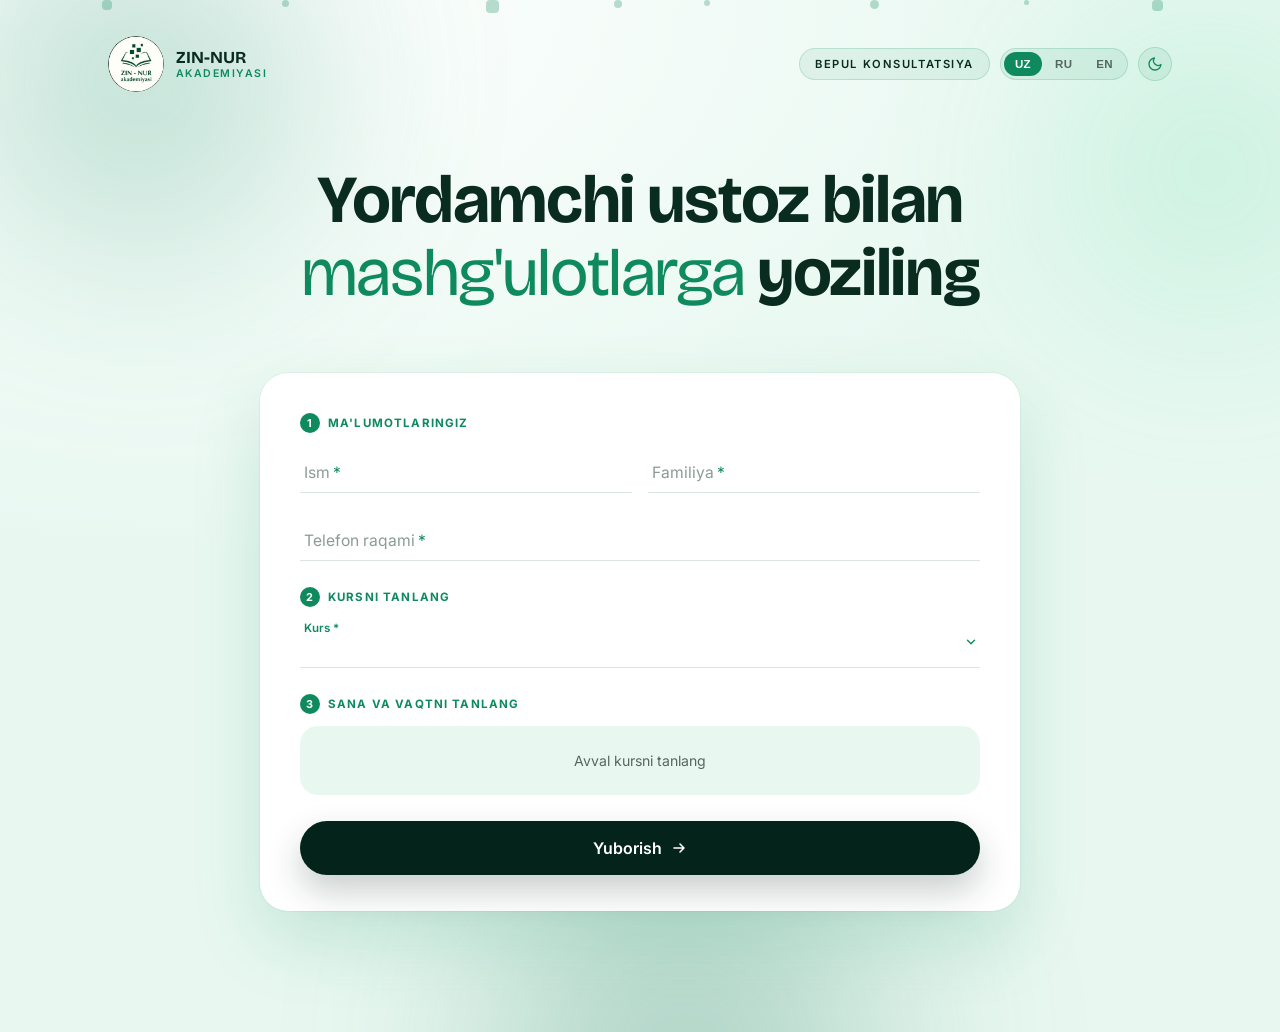
==== index.html @ b818045f "update" ====
<!DOCTYPE html>
<html lang="uz" data-theme="light">
<head>
<meta charset="UTF-8">
<meta name="viewport" content="width=device-width, initial-scale=1.0">
<title>ZIN-NUR akademiyasi — Ro'yxatdan o'tish</title>
<link rel="preconnect" href="https://fonts.googleapis.com">
<link rel="preconnect" href="https://fonts.gstatic.com" crossorigin>
<link href="https://fonts.googleapis.com/css2?family=Bricolage+Grotesque:opsz,wght@12..96,400;12..96,500;12..96,600;12..96,700;12..96,800&family=Inter:wght@400;500;600;700&display=swap" rel="stylesheet">
<link rel="icon" href="./icon.png">
<style>

/* Базовый стиль для кнопок преподавателей */
.ustoza-chip {
  display: inline-flex;
  align-items: center;
  gap: 8px;
  padding: 8px 16px;
  border: 1px solid #e2e8f0;
  border-radius: 9999px;
  background-color: transparent;
  cursor: pointer;
  transition: all 0.2s ease;
  user-select: none;
}

.ustoza-chip:hover {
  border-color: #cbd5e1;
  background-color: rgba(0, 0, 0, 0.02);
}

/* Цвет счетчика занятости */
.ustoza-chip__count {
  font-size: 0.8em;
  color: #64748b;
}

/* 🔥 СТИЛЬ ДЛЯ ВЫБРАННОГО ПРЕПОДАВАТЕЛЯ (Этого не хватало) */
.ustoza-chip.is-selected {
  background-color: #059669 !important; /* Красивый зеленый цвет (измените под свой дизайн) */
  color: #ffffff !important;
  border-color: #059669 !important;
}

.ustoza-chip.is-selected .ustoza-chip__count {
  color: rgba(255, 255, 255, 0.8) !important;
}

/* Если преподаватель полностью занят */
.ustoza-chip.is-taken {
  opacity: 0.5;
  cursor: not-allowed;
  background-color: #f1f5f9;
}

:root{
  --emerald-700: #0B6B49;
  --emerald-600: #0F8A5F;
  --emerald-400: #3DD68C;
  --mint-100: #E8F8F1;
  --white: #FFFFFF;
  --ink-950: #04231A;
  --ink-900: #072B20;
  --radius-lg: 28px;
  --radius-md: 18px;
  --radius-sm: 12px;
}

html[data-theme="light"]{
  --bg-1: #FFFFFF; --bg-2: var(--mint-100);
  --text-strong: #0A2B20; --text-soft: #55685F; --topbar-text: #0A2B20;
  --eyebrow-bg: rgba(15,138,95,0.08); --eyebrow-border: rgba(15,138,95,0.18);
  --particle-color: var(--emerald-600); --particle-opacity: 0.28; --aurora-opacity: 0.35;
  --card-shadow: 0 30px 70px rgba(15,138,95,0.16);
  --option-hover: #F0FAF5;
}
html[data-theme="dark"]{
  --bg-1: var(--ink-900); --bg-2: var(--ink-950);
  --text-strong: #EAF7F0; --text-soft: rgba(234,247,240,0.68); --topbar-text: #EAF7F0;
  --eyebrow-bg: rgba(255,255,255,0.06); --eyebrow-border: rgba(255,255,255,0.12);
  --particle-color: var(--emerald-400); --particle-opacity: 0.5; --aurora-opacity: 0.55;
  --card-shadow: 0 40px 100px rgba(2,20,14,0.55);
  --option-hover: #F0FAF5;
}

*{ box-sizing:border-box; margin:0; padding:0; }
body{ font-family:'Inter', sans-serif; color:var(--text-strong); background:var(--bg-1); -webkit-font-smoothing:antialiased; transition:background .35s ease, color .35s ease; }
.wrap{ max-width:1120px; margin:0 auto; padding:0 28px; position:relative; z-index:2; }
h1, .brand__name{ font-family:'Bricolage Grotesque', sans-serif; }

.register{ position:relative; overflow:hidden; background:radial-gradient(120% 90% at 15% 0%, var(--bg-1) 0%, var(--bg-2) 60%); padding-bottom:120px; transition:background .35s ease; }
.aurora{ position:absolute; inset:0; z-index:0; overflow:hidden; pointer-events:none; }
.blob{ position:absolute; border-radius:50%; filter:blur(90px); opacity:var(--aurora-opacity); animation:drift 18s ease-in-out infinite; }
.b1{ width:520px; height:520px; top:-180px; left:-120px; background:radial-gradient(circle, var(--emerald-600) 0%, transparent 70%); }
.b2{ width:460px; height:460px; top:-60px; right:-160px; background:radial-gradient(circle, var(--emerald-400) 0%, transparent 70%); opacity:calc(var(--aurora-opacity) * 0.7); animation-delay:3s; }
.b3{ width:600px; height:600px; bottom:-320px; left:30%; background:radial-gradient(circle, var(--emerald-700) 0%, transparent 70%); animation-delay:6s; }
@keyframes drift{ 0%,100%{ transform:translate(0,0) scale(1); } 50%{ transform:translate(30px,-24px) scale(1.08); } }
.particles{ position:absolute; inset:0; z-index:1; pointer-events:none; }
.p{ position:absolute; background:var(--particle-color); opacity:var(--particle-opacity); animation:floatUp 14s linear infinite; }
.sq{ border-radius:4px; } .dot{ border-radius:50%; }
.p:nth-child(1){ width:10px; height:10px; left:8%;  animation-delay:0s; }
.p:nth-child(2){ width:7px;  height:7px;  left:22%; animation-delay:2.5s; }
.p:nth-child(3){ width:13px; height:13px; left:38%; animation-delay:5s; }
.p:nth-child(4){ width:6px;  height:6px;  left:55%; animation-delay:1.4s; }
.p:nth-child(5){ width:9px;  height:9px;  left:68%; animation-delay:7.2s; }
.p:nth-child(6){ width:5px;  height:5px;  left:80%; animation-delay:3.8s; }
.p:nth-child(7){ width:11px; height:11px; left:90%; animation-delay:9s; }
.p:nth-child(8){ width:8px;  height:8px;  left:48%; animation-delay:6.1s; }
@keyframes floatUp{ 0%{ transform:translateY(110vh) rotate(0deg); opacity:0; } 8%{ opacity:var(--particle-opacity); } 92%{ opacity:calc(var(--particle-opacity) * 0.8); } 100%{ transform:translateY(-10vh) rotate(90deg); opacity:0; } }

.register__top{ display:flex; align-items:center; justify-content:space-between; padding-top:36px; gap:16px; flex-wrap:wrap; }
.brand{ display:flex; align-items:center; gap:12px; }
.brand__mark{ height:56px; width:auto; object-fit:contain; flex-shrink:0; border-radius:50%; }
.brand__name{ font-size:1.05rem; font-weight:700; color:var(--topbar-text); line-height:1.15; }
.brand__name em{ display:block; font-style:normal; font-family:'Inter', sans-serif; font-size:0.66rem; font-weight:600; letter-spacing:0.14em; text-transform:uppercase; color:var(--emerald-600); }
html[data-theme="dark"] .brand__name em{ color:var(--emerald-400); }
@media (max-width: 560px){ .brand__mark{ height:44px; } .brand__name{ font-size:0.92rem; } }
.top-controls{ display:flex; align-items:center; gap:10px; }
.lang-switch{ display:flex; gap:2px; background:var(--eyebrow-bg); border:1px solid var(--eyebrow-border); border-radius:999px; padding:3px; }
.lang-btn{ border:none; background:transparent; cursor:pointer; padding:6px 11px; border-radius:999px; font-size:0.72rem; font-weight:700; letter-spacing:0.03em; color:var(--text-soft); transition:background .2s, color .2s; }
.lang-btn.active{ background:var(--emerald-600); color:#fff; }
.theme-toggle{ width:34px; height:34px; border-radius:50%; border:1px solid var(--eyebrow-border); background:var(--eyebrow-bg); cursor:pointer; display:flex; align-items:center; justify-content:center; color:var(--emerald-600); transition:background .2s, transform .2s; }
html[data-theme="dark"] .theme-toggle{ color:var(--emerald-400); }
.theme-toggle:hover{ transform:translateY(-1px); }
.theme-toggle svg{ width:16px; height:16px; }
.theme-toggle .icon-sun{ display:none; }
html[data-theme="dark"] .theme-toggle .icon-moon{ display:none; }
html[data-theme="dark"] .theme-toggle .icon-sun{ display:block; }
.eyebrow{ font-size:0.7rem; font-weight:600; letter-spacing:0.14em; text-transform:uppercase; color:var(--topbar-text); background:var(--eyebrow-bg); border:1px solid var(--eyebrow-border); padding:8px 15px; border-radius:999px; }

.register__hero{ padding-top:72px; padding-bottom:44px; text-align:center; }
.title{ font-size:clamp(2.2rem, 5.4vw, 4.2rem); font-weight:700; line-height:1.08; letter-spacing:-0.02em; color:var(--text-strong); max-width:820px; margin:0 auto 20px; }
.title-accent{ font-weight:400; color:var(--emerald-600); }
html[data-theme="dark"] .title-accent{ color:var(--emerald-400); }
.subtitle{ font-size:clamp(1rem, 1.6vw, 1.15rem); color:var(--text-soft); max-width:480px; margin:0 auto; }

.form-card{ position:relative; z-index:3; max-width:760px; margin:0 auto; background:var(--white); border-radius:var(--radius-lg); padding:40px 40px 36px; box-shadow:var(--card-shadow), 0 0 0 1px rgba(15,138,95,0.06); animation:cardRise 0.8s cubic-bezier(.2,.8,.2,1) both; }
@keyframes cardRise{ from{ opacity:0; transform:translateY(36px) scale(0.98); } to{ opacity:1; transform:translateY(0) scale(1); } }

.step-label{ display:flex; align-items:center; gap:8px; font-size:0.72rem; font-weight:700; letter-spacing:0.1em; text-transform:uppercase; color:var(--emerald-600); margin:26px 0 12px; }
.step-label:first-child{ margin-top:0; }
.step-num{ width:20px; height:20px; border-radius:50%; background:var(--emerald-600); color:#fff; display:flex; align-items:center; justify-content:center; font-size:0.68rem; }

.form-row{ display:grid; grid-template-columns:1fr 1fr; gap:16px; }

.field{ position:relative; margin-bottom:20px; }
.field input, .field textarea{ width:100%; padding:20px 4px 8px; font-family:'Inter', sans-serif; font-size:0.98rem; color:#0A2B20; background:transparent; border:none; border-bottom:1.6px solid #DCE6E1; border-radius:0; transition:border-color .22s ease; resize:vertical; }
.field label{ position:absolute; left:4px; top:18px; font-size:0.98rem; color:#8A9C93; pointer-events:none; transition:top .18s ease, font-size .18s ease, color .18s ease; }
.field label .required{ color:var(--emerald-600); margin-left:3px; }
.field label .optional{ font-weight:500; color:#AAB8B1; font-size:0.76rem; }
.field input:focus, .field textarea:focus{ outline:none; border-color:var(--emerald-600); }
.field input:focus ~ label, .field input:not(:placeholder-shown) ~ label,
.field textarea:focus ~ label, .field textarea:not(:placeholder-shown) ~ label{ top:2px; font-size:0.72rem; font-weight:600; color:var(--emerald-600); }
.field.invalid input, .field.invalid textarea{ border-color:#E0554F; }
.field .error-text{ display:none; font-size:0.76rem; color:#C43E38; margin-top:6px; font-weight:500; }
.field.invalid .error-text{ display:block; }

.field--dd{ position:relative; margin-bottom:8px; }
.dd__trigger{ width:100%; padding:20px 26px 8px 4px; font-family:'Inter', sans-serif; font-size:0.98rem; color:#0A2B20; background:transparent; border:none; border-bottom:1.6px solid #DCE6E1; text-align:left; cursor:pointer; position:relative; transition:border-color .22s ease; }
.dd__value{ display:block; min-height:1.3em; }
.dd__value.is-placeholder{ color:transparent; }
.dd__chevron{ position:absolute; right:2px; top:16px; width:14px; height:14px; color:var(--emerald-600); transition:transform .2s ease; pointer-events:none; }
.field--dd.open .dd__trigger{ border-color:var(--emerald-600); }
.field--dd.open .dd__chevron{ transform:rotate(180deg); }
.field--dd label{ position:absolute; left:4px; top:18px; font-size:0.98rem; color:#8A9C93; pointer-events:none; transition:top .18s ease, font-size .18s ease, color .18s ease; }
.field--dd.has-value label, .field--dd.open label{ top:2px; font-size:0.72rem; font-weight:600; color:var(--emerald-600); }
.field--dd.invalid .dd__trigger{ border-color:#E0554F; }
.dd__panel{ position:absolute; left:0; right:0; top:calc(100% + 8px); z-index:40; background:#fff; border:1px solid #E3ECE7; border-radius:14px; box-shadow:0 24px 48px rgba(2,20,14,0.18); max-height:260px; overflow-y:auto; padding:6px; opacity:0; visibility:hidden; transform:translateY(-6px); transition:opacity .16s ease, transform .16s ease, visibility .16s; }
.field--dd.open .dd__panel{ opacity:1; visibility:visible; transform:translateY(0); }
.dd__option{ padding:10px 12px; border-radius:9px; font-size:0.92rem; color:#0A2B20; cursor:pointer; transition:background .14s ease; }
.dd__option:hover, .dd__option.is-focused{ background:var(--option-hover); }
.dd__option.is-selected{ color:var(--emerald-700); font-weight:700; background:var(--option-hover); }

.timetable-block{ margin-bottom:8px; }
.timetable-placeholder{ padding:26px 18px; text-align:center; font-size:0.88rem; color:var(--text-soft); background:var(--bg-2); border-radius:var(--radius-md); }

.week-nav{ display:flex; align-items:center; justify-content:space-between; margin-bottom:12px; gap:10px; }
.week-nav__btn{ border:1px solid var(--eyebrow-border); background:var(--eyebrow-bg); color:var(--emerald-700); border-radius:999px; padding:8px 14px; font-size:0.78rem; font-weight:700; cursor:pointer; display:flex; align-items:center; gap:6px; transition:background .2s, opacity .2s; white-space:nowrap; }
.week-nav__btn:hover{ background:var(--option-hover); }
.week-nav__btn:disabled{ opacity:0.35; cursor:not-allowed; }
.week-nav__label{ font-size:0.82rem; font-weight:700; color:#0A2B20 !important; text-align:center; flex:1; }

.legend{ display:flex; gap:18px; flex-wrap:wrap; margin-bottom:14px; font-size:0.85rem; font-weight:800; }
.legend span{ display:flex; align-items:center; gap:7px; }
.legend span span{ color:#0A2B20 !important; }
.legend i{ width:16px; height:16px; border-radius:5px; display:inline-flex; align-items:center; justify-content:center; box-sizing:border-box; position:relative; }
.legend i.lg-free{ background:#FFFFFF; border:1.5px solid #C3D0CA; }
.legend i.lg-partial{ background:#5EE0A0; border:1.5px solid #0F8A5F; }
.legend i.lg-full{ background:#8B96A0; border:1.5px solid #6B7580; }
.legend i.lg-selected{ background:var(--emerald-600); border:1.5px solid var(--emerald-700); }
.legend i.lg-selected::after{ content:"✓"; color:#fff; font-size:11px; font-weight:900; line-height:1; }
html[data-theme="dark"] .legend i.lg-free{ background:#12261E; border-color:#3E5A4E; }
html[data-theme="dark"] .legend i.lg-partial{ background:#2FD98C; border-color:#3DD68C; }
html[data-theme="dark"] .legend i.lg-full{ background:#5B6670; border-color:#7A848C; }

.tt-scroll{ overflow-x:auto; border:1px solid #E3ECE7; border-radius:16px; -webkit-overflow-scrolling:touch; }
.tt-grid{ display:grid; grid-template-columns:74px repeat(7, minmax(80px,1fr)); min-width:660px; }
.tt-corner{ position:sticky; left:0; top:0; z-index:4; background:#fff; border-bottom:1.5px solid #E3ECE7; }
.tt-head{ position:sticky; top:0; z-index:3; background:#fff; text-align:center; padding:9px 4px; border-bottom:1.5px solid #E3ECE7; border-left:1px solid #EEF3F0; }
.tt-head .dow{ font-size:0.64rem; color:#55685F; text-transform:uppercase; letter-spacing:.03em; }
.tt-head .dnum{ font-size:0.94rem; font-weight:700; color:#0A2B20; }
.tt-head.is-today .dnum{ color:var(--emerald-600); }
.tt-time{ position:sticky; left:0; z-index:2; background:#fff; font-size:0.72rem; color:#55685F; padding:8px 6px; text-align:right; border-top:1px solid #EEF3F0; white-space:nowrap; }
.tt-cell{ border-top:1px solid #EEF3F0; border-left:1px solid #EEF3F0; min-height:38px; display:flex; align-items:center; justify-content:center; font-size:0.64rem; font-weight:700; color:var(--emerald-700); background:#fff; cursor:pointer; transition:background .15s ease; padding:2px; text-align:center; }
.tt-cell:hover:not(.is-full):not(.is-selected){ background:#F2FBF7; }
.tt-cell.is-partial{ background:#F7FCFA; }
.tt-cell.is-full{ background:#E7EAEC; color:#98A29C; cursor:not-allowed; }
.tt-cell.is-selected{ background:var(--emerald-600); color:#fff; }

.selected-info{ margin-top:14px; display:none; align-items:center; justify-content:space-between; gap:10px; background:var(--bg-2); border-radius:var(--radius-sm); padding:12px 16px; font-size:0.86rem; font-weight:600; color:var(--emerald-700); }
.selected-info.show{ display:flex; }
.selected-info button{ border:none; background:transparent; color:#8A9C93; font-size:0.78rem; font-weight:700; cursor:pointer; }
.selected-info button:hover{ color:#C43E38; }

.ustoza-options{ display:flex; flex-wrap:wrap; gap:10px; margin:4px 0 4px; }
.ustoza-chip{ padding:11px 18px; border-radius:999px; border:1.6px solid #DCE6E1; font-size:0.86rem; font-weight:600; color:#0A2B20; cursor:pointer; transition:background .16s ease, border-color .16s ease, color .16s ease, transform .16s ease; background:#fff; user-select:none; }
.ustoza-chip:hover:not(.is-taken):not(.is-selected){ border-color:var(--emerald-600); background:var(--option-hover); transform:translateY(-1px); }
.ustoza-chip.is-selected{ background:var(--emerald-600); border-color:var(--emerald-700); color:#fff; }
.ustoza-chip.is-taken{ opacity:0.4; cursor:not-allowed; text-decoration:line-through; }
.field.invalid #ustozaOptions{ outline:1.5px solid #E0554F; outline-offset:6px; border-radius:14px; }

.submit-btn{ position:relative; width:100%; padding:17px; margin-top:26px; border:none; border-radius:999px; background:var(--ink-950); color:var(--white); font-family:'Inter', sans-serif; font-size:1rem; font-weight:600; cursor:pointer; display:flex; align-items:center; justify-content:center; gap:9px; transition:background .25s ease, transform .2s ease, box-shadow .25s ease; box-shadow:0 16px 34px rgba(4,35,26,0.22); }
.submit-btn:hover{ background:var(--emerald-600); transform:translateY(-2px); box-shadow:0 20px 40px rgba(15,138,95,0.34); }
.btn-arrow{ display:flex; transition:transform .25s ease; }
.submit-btn:hover .btn-arrow{ transform:translateX(4px); }
.submit-btn:active{ transform:translateY(0) scale(0.99); }
.submit-btn:disabled{ cursor:not-allowed; opacity:0.75; transform:none; }
.btn-spinner{ display:none; width:17px; height:17px; border:2.5px solid rgba(255,255,255,0.35); border-top-color:var(--white); border-radius:50%; animation:spin .7s linear infinite; }
.submit-btn.loading .btn-spinner{ display:inline-block; }
.submit-btn.loading .btn-arrow{ display:none; }
@keyframes spin{ to{ transform:rotate(360deg); } }

.inline-error{ display:none; margin-top:16px; padding:12px 14px; border-radius:var(--radius-sm); background:#FDEDEC; color:#C43E38; font-size:0.85rem; font-weight:600; text-align:center; }
.inline-error.show{ display:block; animation:shake .35s ease; }
@keyframes shake{ 0%,100%{ transform:translateX(0); } 25%{ transform:translateX(-5px); } 75%{ transform:translateX(5px); } }

.modal-overlay{ position:fixed; inset:0; background:rgba(4,35,26,0.55); backdrop-filter:blur(6px); display:flex; align-items:center; justify-content:center; padding:20px; opacity:0; visibility:hidden; transition:opacity .3s ease, visibility .3s ease; z-index:200; }
.modal-overlay.show{ opacity:1; visibility:visible; }
.modal{ position:relative; background:var(--white); border-radius:var(--radius-lg); padding:44px 38px 36px; max-width:420px; width:100%; text-align:center; box-shadow:0 40px 100px rgba(2,20,14,0.35); transform:scale(0.9) translateY(16px); transition:transform .35s cubic-bezier(.2,.9,.3,1.2); }
.modal-overlay.show .modal{ transform:scale(1) translateY(0); }
.modal-close{ position:absolute; top:16px; right:18px; border:none; background:transparent; font-size:1.5rem; line-height:1; color:#AAB8B1; cursor:pointer; }
.modal-close:hover{ color:var(--emerald-600); }
.modal-check{ width:76px; height:76px; margin:0 auto 22px; }
.modal-check svg{ width:100%; height:100%; }
.check-circle{ fill:none; stroke:var(--emerald-600); stroke-width:2.5; stroke-dasharray:151; stroke-dashoffset:151; animation:circleDraw .6s ease forwards; }
.check-mark{ stroke:var(--emerald-600); stroke-width:3.4; stroke-linecap:round; stroke-linejoin:round; stroke-dasharray:36; stroke-dashoffset:36; animation:checkDraw .4s ease forwards .55s; }
@keyframes circleDraw{ to{ stroke-dashoffset:0; } }
@keyframes checkDraw{ to{ stroke-dashoffset:0; } }
.modal h3{ font-family:'Bricolage Grotesque', sans-serif; font-size:1.5rem; font-weight:700; color:#0A2B20; margin-bottom:10px; }
.modal p{ font-size:0.94rem; color:#55685F; line-height:1.6; margin-bottom:26px; }
.modal-btn{ padding:13px 32px; border:none; border-radius:999px; background:var(--ink-950); color:var(--white); font-weight:600; font-size:0.92rem; cursor:pointer; }
.modal-btn:hover{ background:var(--emerald-600); }

.toast{ position:fixed; top:26px; right:26px; display:flex; align-items:center; gap:12px; background:var(--white); border-left:5px solid #E0554F; padding:16px 20px; border-radius:var(--radius-sm); box-shadow:0 20px 45px rgba(2,20,14,0.3); max-width:340px; transform:translateX(120%); opacity:0; transition:transform .4s cubic-bezier(.2,.8,.2,1), opacity .4s; z-index:300; }
.toast.show{ transform:translateX(0); opacity:1; }
.toast-ico{ width:24px; height:24px; flex-shrink:0; border-radius:50%; background:#E0554F; color:var(--white); display:flex; align-items:center; justify-content:center; font-weight:800; font-size:0.82rem; }
.toast-text{ font-size:0.86rem; font-weight:600; color:#0A2B20; }

@media (max-width: 720px){ .register__hero{ padding-top:52px; padding-bottom:36px; } }
@media (max-width: 560px){
  .wrap{ padding:0 18px; }
  .register__top{ padding-top:24px; }
  .form-card{ padding:28px 20px 30px; border-radius:var(--radius-md); }
  .form-row{ grid-template-columns:1fr; gap:0; }
  .title{ font-size:2rem; }
  .toast{ left:16px; right:16px; max-width:none; top:16px; }
  .eyebrow{ display:none; }
}
@media (prefers-reduced-motion: reduce){ *{ animation:none !important; transition:none !important; } }
</style>
</head>
<body>

<section class="register" id="royxat">
  <div class="aurora" aria-hidden="true"><span class="blob b1"></span><span class="blob b2"></span><span class="blob b3"></span></div>
  <div class="particles" aria-hidden="true">
    <span class="p sq"></span><span class="p sq"></span><span class="p sq"></span><span class="p sq"></span>
    <span class="p dot"></span><span class="p dot"></span><span class="p sq"></span><span class="p dot"></span>
  </div>

  <div class="register__top wrap">
    <div class="brand">
      <img class="brand__mark" src="logo-mark.png" alt="Zin-Nur Akademiyasi">
      <span class="brand__name">ZIN-NUR<em>akademiyasi</em></span>
    </div>
    <div class="top-controls">
      <span class="eyebrow" data-i18n="eyebrow">Bepul konsultatsiya</span>
      <div class="lang-switch" role="group" aria-label="Til / Язык / Language">
        <button type="button" class="lang-btn active" data-lang="uz">UZ</button>
        <button type="button" class="lang-btn" data-lang="ru">RU</button>
        <button type="button" class="lang-btn" data-lang="en">EN</button>
      </div>
      <button type="button" class="theme-toggle" id="themeToggle" aria-label="Rejimni almashtirish">
        <svg class="icon-moon" viewBox="0 0 24 24" fill="none" stroke="currentColor" stroke-width="2" stroke-linecap="round" stroke-linejoin="round"><path d="M21 12.79A9 9 0 1111.21 3 7 7 0 0021 12.79z"/></svg>
        <svg class="icon-sun" viewBox="0 0 24 24" fill="none" stroke="currentColor" stroke-width="2" stroke-linecap="round" stroke-linejoin="round"><circle cx="12" cy="12" r="4"/><path d="M12 2v2M12 20v2M4.93 4.93l1.41 1.41M17.66 17.66l1.41 1.41M2 12h2M20 12h2M6.34 17.66l-1.41 1.41M19.07 4.93l-1.41 1.41"/></svg>
      </button>
    </div>
  </div>

  <div class="wrap register__hero">
    <h1 class="title">
      <span data-i18n="titleLine1">Yordamchi ustoz bilan</span><br>
      <span class="title-accent" data-i18n="titleAccent">  mashg'ulotlar</span> <span data-i18n="titleLine2">yoziling</span>
    </h1>
 
  </div>

  <div class="wrap">
    <div class="form-card">
      <form id="registerForm" novalidate>

        <div class="step-label"><span class="step-num">1</span><span data-i18n="stepDetails">Ma'lumotlaringiz</span></div>
        <div class="form-row">
  <div class="field" data-field="ism">
    <input type="text" id="ism" name="ism" placeholder=" " autocomplete="given-name" required>
    <label for="ism"><span data-i18n="labelIsm">Ism</span><span class="required">*</span></label>
    <span class="error-text" data-i18n="errIsm">Ismingizni kiriting</span>
  </div>
  <div class="field" data-field="familiya">
    <input type="text" id="familiya" name="familiya" placeholder=" " autocomplete="family-name" required>
    <label for="familiya"><span data-i18n="labelFamiliya">Familiya</span><span class="required">*</span></label>
    <span class="error-text" data-i18n="errFamiliya">Familiyangizni kiriting</span>
  </div>
</div>

<div class="field" data-field="telefon">
  <input type="tel" id="telefon" name="telefon" placeholder=" " autocomplete="tel" required>
  <label for="telefon"><span data-i18n="labelTelefon">Telefon raqami</span><span class="required">*</span></label>
  <span class="error-text" data-i18n="errTelefon">To'g'ri telefon raqam kiriting</span>
</div>

        <div class="step-label"><span class="step-num">2</span><span data-i18n="stepCourse">Kursni tanlang</span></div>
        <div class="field field--dd" data-field="kurs" data-dd="kurs">
          <button type="button" class="dd__trigger" data-dd-trigger="kurs">
            <span class="dd__value is-placeholder" data-dd-value="kurs">&nbsp;</span>
          </button>
          <svg class="dd__chevron" viewBox="0 0 16 16" fill="none"><path d="M4 6l4 4 4-4" stroke="currentColor" stroke-width="1.6" stroke-linecap="round" stroke-linejoin="round"/></svg>
          <div class="dd__panel" data-dd-panel="kurs" role="listbox"></div>
          <input type="hidden" name="kurs" id="kurs">
          <label><span data-i18n="labelKurs">Kurs</span><span class="required">*</span></label>
          <span class="error-text" data-i18n="errKurs">Iltimos, kursni tanlang</span>
        </div>

        <div class="step-label"><span class="step-num">3</span><span data-i18n="stepSlot">Sana va vaqtni tanlang</span></div>
        <div class="timetable-block" data-field="slot">
          <div class="timetable-placeholder" id="ttPlaceholder" data-i18n="ttPlaceholder">Avval kursni tanlang</div>

          <div id="ttWrapper" style="display:none;">
            <div class="week-nav">
              <button type="button" class="week-nav__btn" id="weekPrev">
                <svg width="14" height="14" viewBox="0 0 16 16" fill="none"><path d="M10 3L5 8l5 5" stroke="currentColor" stroke-width="1.6" stroke-linecap="round" stroke-linejoin="round"/></svg>
                <span data-i18n="weekPrev">Oldingi</span>
              </button>
              <span class="week-nav__label" id="weekLabel"></span>
              <button type="button" class="week-nav__btn" id="weekNext">
                <span data-i18n="weekNext">Keyingi</span>
                <svg width="14" height="14" viewBox="0 0 16 16" fill="none"><path d="M6 3l5 5-5 5" stroke="currentColor" stroke-width="1.6" stroke-linecap="round" stroke-linejoin="round"/></svg>
              </button>
            </div>

            <div class="legend">
              <span><i class="lg-free"></i><span data-i18n="lgFree">Bo'sh</span></span>
              <span><i class="lg-partial"></i><span data-i18n="lgPartial">Qisman band</span></span>
              <span><i class="lg-full"></i><span data-i18n="lgFull">To'liq band</span></span>
              <span><i class="lg-selected"></i><span data-i18n="lgSelected">Tanlangan</span></span>
            </div>

            <div class="tt-scroll">
              <div class="tt-grid" id="ttGrid"></div>
            </div>

            <div class="selected-info" id="selectedInfo">
              <span id="selectedInfoText"></span>
              <button type="button" id="clearSlot" data-i18n="clearSlot">Bekor qilish ✕</button>
            </div>
          </div>

          <input type="hidden" name="sana" id="sana">
          <input type="hidden" name="vaqt" id="vaqt">
          
        </div>

        <div class="step-label" id="ustozaStepLabel" style="display:none;"><span class="step-num">4</span><span data-i18n="stepUstoza">Ustozani tanlang</span></div>
        <div class="field" data-field="ustoza" id="ustozaBlock" style="display:none;">
          <div class="ustoza-options" id="ustozaOptions"></div>
          <input type="hidden" name="ustoza" id="ustoza">
          <span class="error-text" data-i18n="errUstoza">Iltimos, ustozani tanlang</span>
        </div>

        <button type="submit" class="submit-btn" id="submitBtn">
          <span class="btn-text" data-i18n="btnSubmit">Yuborish</span>
          <span class="btn-arrow" aria-hidden="true"><svg width="16" height="16" viewBox="0 0 16 16" fill="none"><path d="M3 8h10M9 4l4 4-4 4" stroke="currentColor" stroke-width="1.6" stroke-linecap="round" stroke-linejoin="round"/></svg></span>
          <span class="btn-spinner" aria-hidden="true"></span>
        </button>

        <div class="inline-error" id="inlineError" role="alert"></div>
      </form>
    </div>
  </div>
</section>

<div class="modal-overlay" id="successModal" aria-hidden="true">
  <div class="modal" role="dialog" aria-modal="true" aria-labelledby="successTitle">
    <button class="modal-close" id="modalClose" aria-label="Yopish">&times;</button>
    <div class="modal-check" aria-hidden="true">
      <svg viewBox="0 0 52 52"><circle class="check-circle" cx="26" cy="26" r="24"/><path class="check-mark" fill="none" d="M14 27l7 7 16-16"/></svg>
    </div>
    <h3 id="successTitle" data-i18n="modalTitle">Rahmat!</h3>
    <p data-i18n="modalText">Rahmat! Siz muvaffaqiyatli ro'yxatdan o'tdingiz. Tez orada yordamchi ustozimiz siz bilan bog'lanadi.</p>
    <button class="modal-btn" id="modalOkBtn" data-i18n="modalBtn">Tushunarli</button>
  </div>
</div>

<div class="toast" id="errorToast" role="alert" aria-live="assertive">
  <span class="toast-ico" aria-hidden="true">!</span>
  <span class="toast-text" id="toastText">Xatolik yuz berdi. Qaytadan urinib ko'ring.</span>
</div>

<script src="script.js"></script>
</body>
</html>
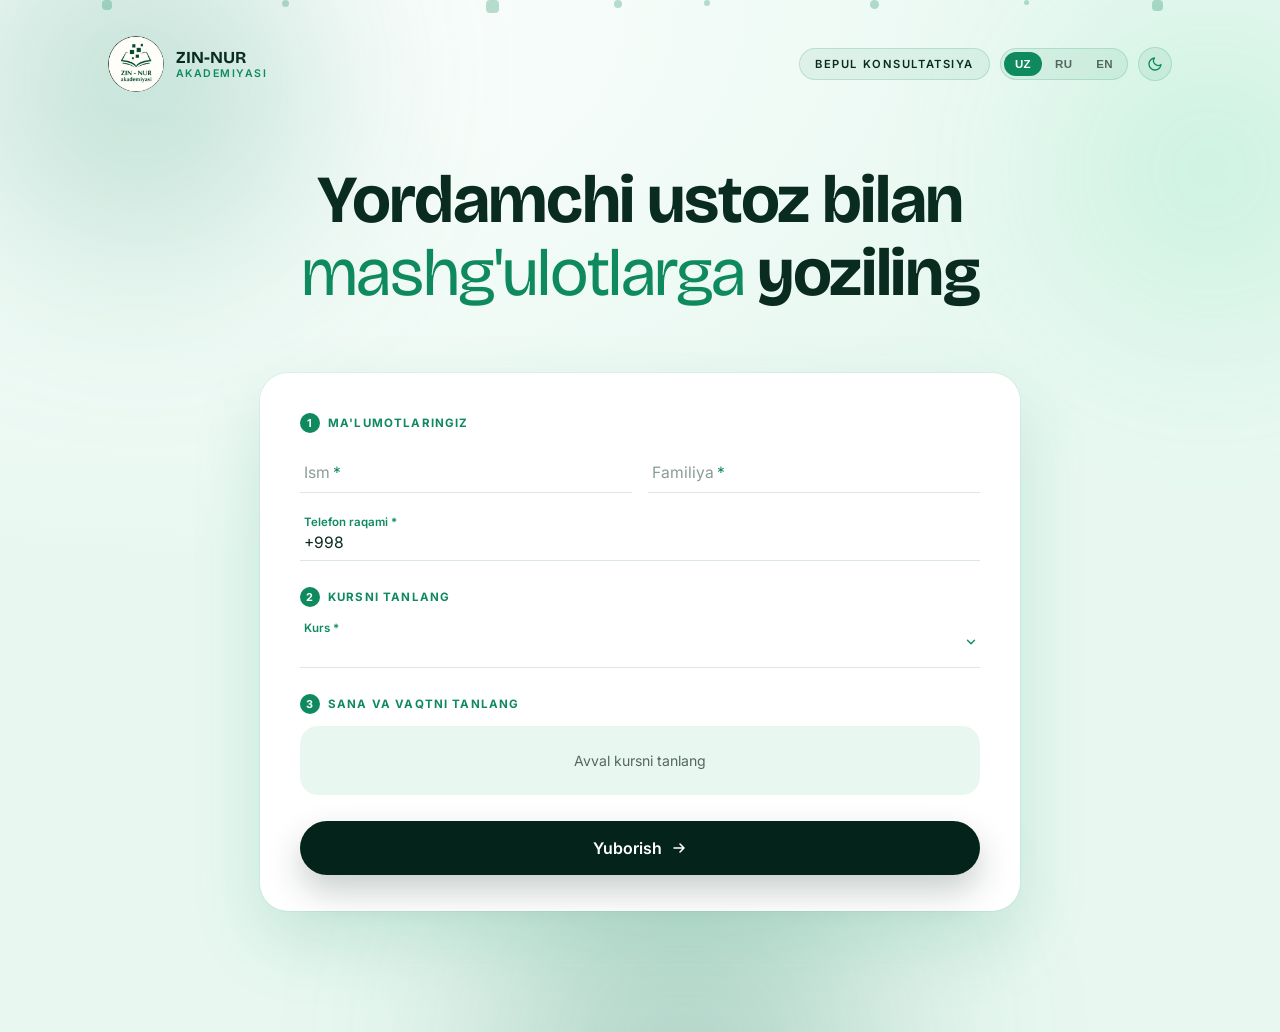
==== commit 545ae431: "feat: add modern animated loading spinners for timetable and teachers" ====
--- a/index.html
+++ b/index.html
@@ -206,6 +206,18 @@
 .tt-cell.is-partial{ background:#F7FCFA; }
 .tt-cell.is-full{ background:#E7EAEC; color:#98A29C; cursor:not-allowed; }
 .tt-cell.is-selected{ background:var(--emerald-600); color:#fff; }
+.tt-cell.is-holiday{ background:#FDEDEC; color:#C43E38; cursor:not-allowed; }
+.tt-head.is-holiday{ background:#FDEDEC; }
+.tt-head.is-holiday .dnum{ color:#C43E38; }
+.tt-head.is-holiday .dow{ color:#C43E38; }
+
+.tt-loading-box{ grid-column:1/-1; display:flex; flex-direction:column; align-items:center; justify-content:center; padding:50px 20px; background:var(--bg-2); border-radius:14px; gap:12px; min-height:220px; text-align:center; }
+.tt-spinner{ width:44px; height:44px; border:3.5px solid rgba(16,185,129,0.22); border-top-color:var(--emerald-600); border-radius:50%; animation:ttSpin 0.75s cubic-bezier(0.5,0.1,0.5,0.9) infinite; }
+@keyframes ttSpin{ to{ transform:rotate(360deg); } }
+.tt-loading-text{ font-size:0.96rem; font-weight:700; color:var(--text-strong); margin-top:4px; }
+.tt-loading-subtext{ font-size:0.8rem; color:var(--text-soft); max-width:320px; line-height:1.45; }
+.ustoza-loading{ display:flex; align-items:center; gap:10px; padding:12px 16px; background:var(--bg-2); border-radius:10px; font-size:0.86rem; color:var(--emerald-700); font-weight:600; }
+.ustoza-spinner{ width:18px; height:18px; border:2.5px solid rgba(16,185,129,0.25); border-top-color:var(--emerald-600); border-radius:50%; animation:ttSpin 0.75s linear infinite; }
 
 .selected-info{ margin-top:14px; display:none; align-items:center; justify-content:space-between; gap:10px; background:var(--bg-2); border-radius:var(--radius-sm); padding:12px 16px; font-size:0.86rem; font-weight:600; color:var(--emerald-700); }
 .selected-info.show{ display:flex; }
@@ -416,6 +428,6 @@
   <span class="toast-text" id="toastText">Xatolik yuz berdi. Qaytadan urinib ko'ring.</span>
 </div>
 
-<script src="script.js"></script>
+<script src="script.js?v=2"></script>
 </body>
-</html>+</html>
